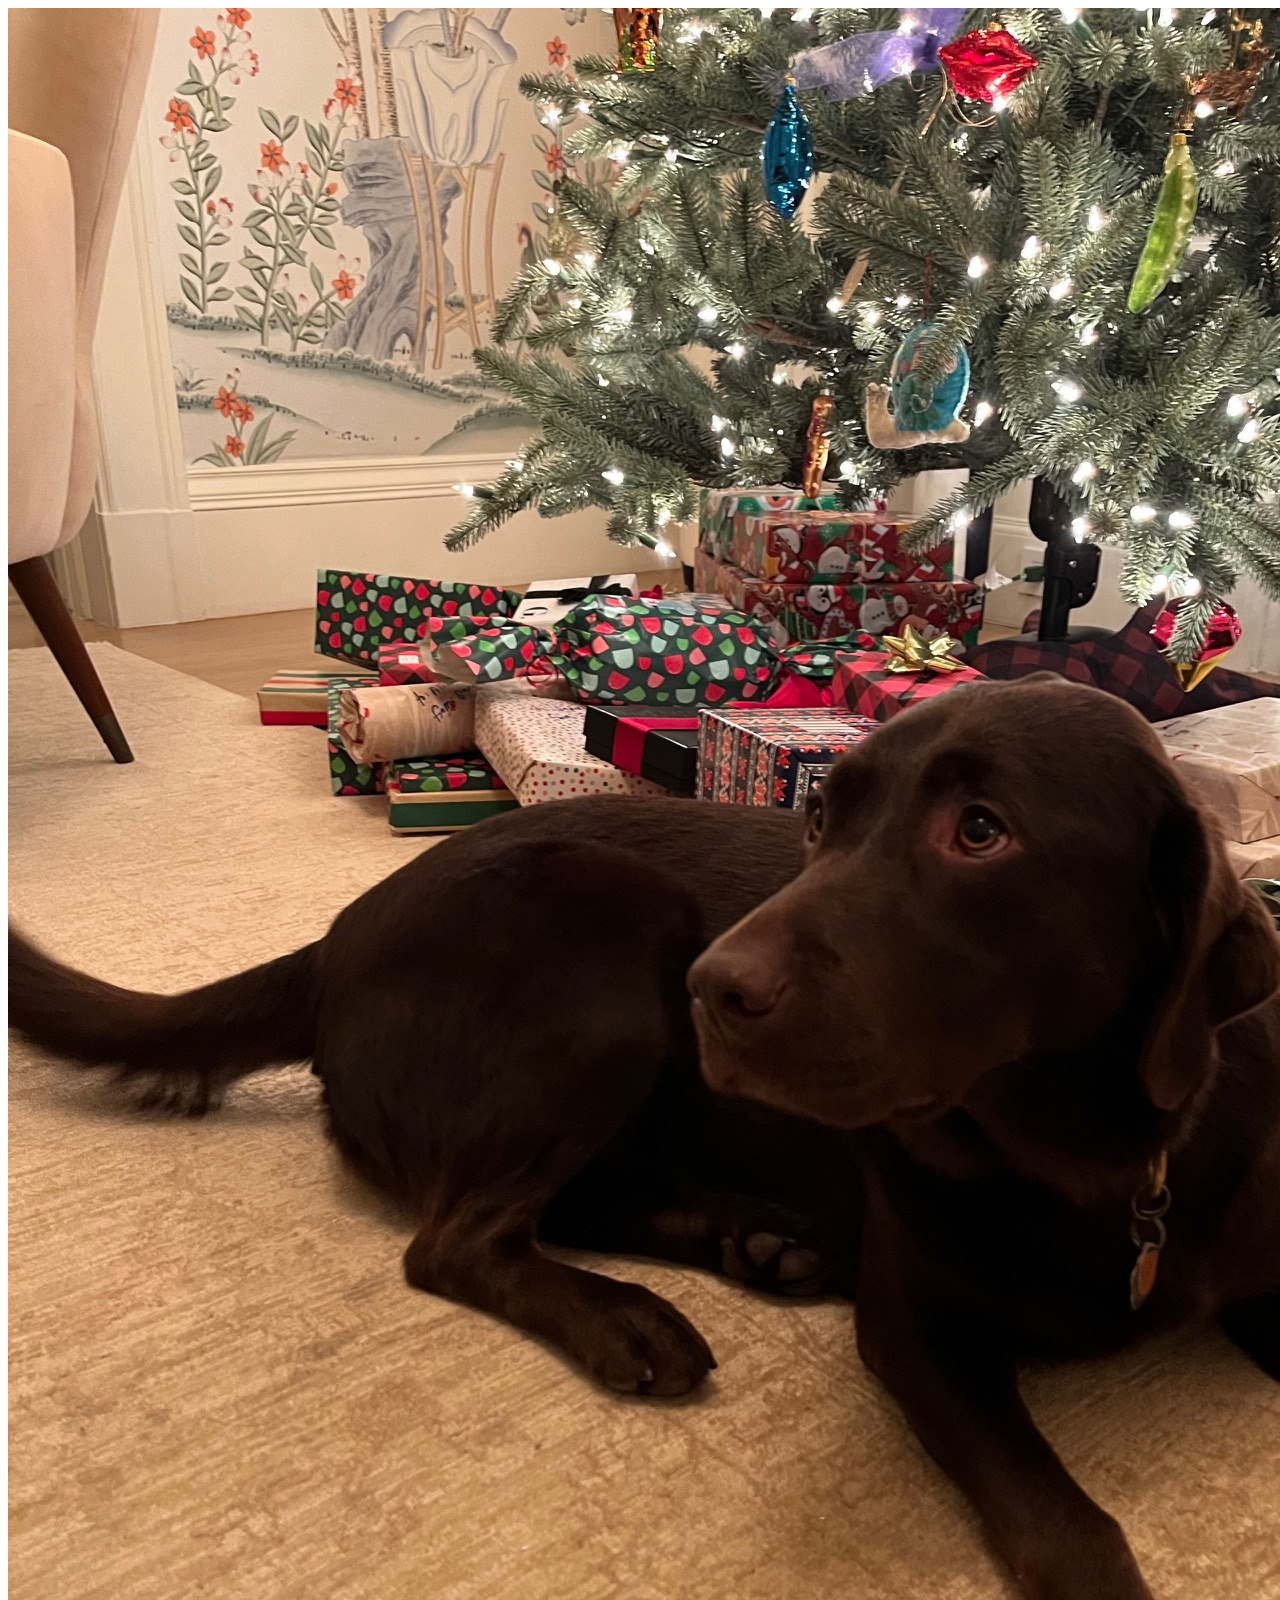
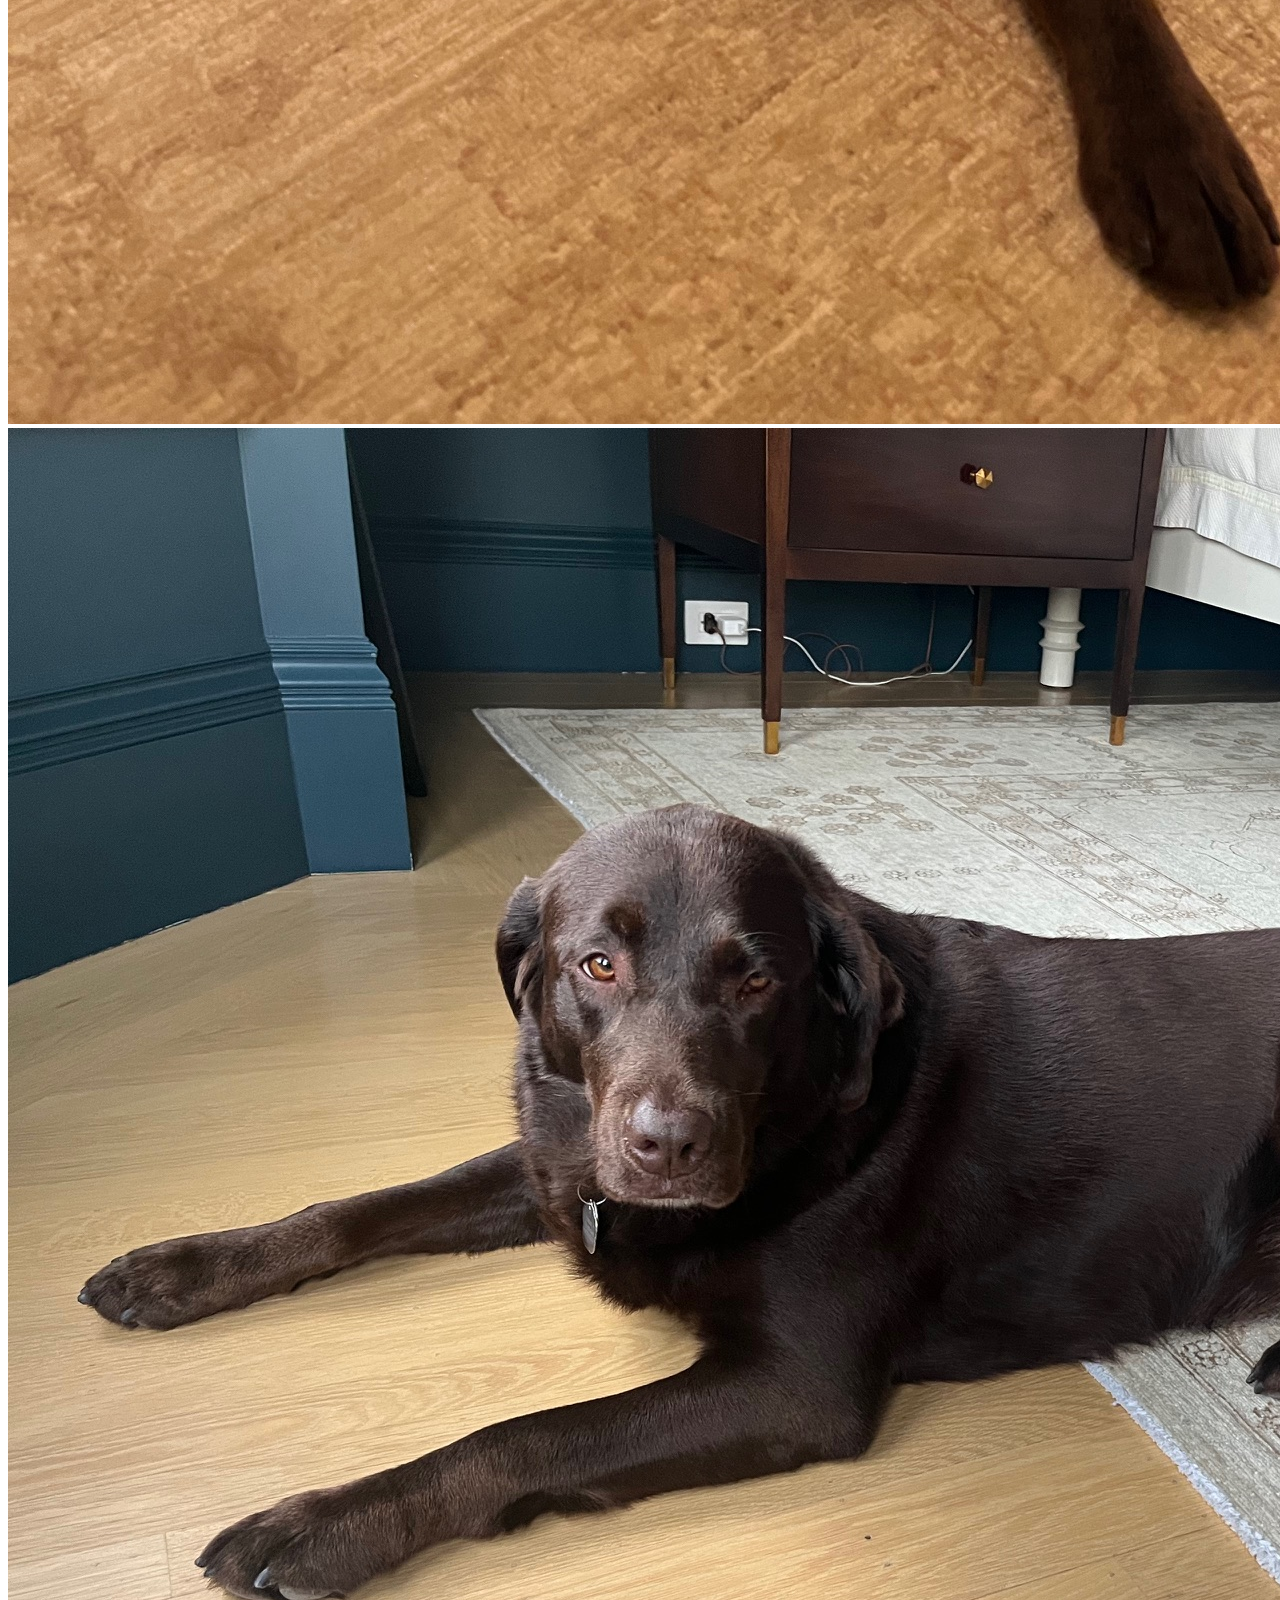
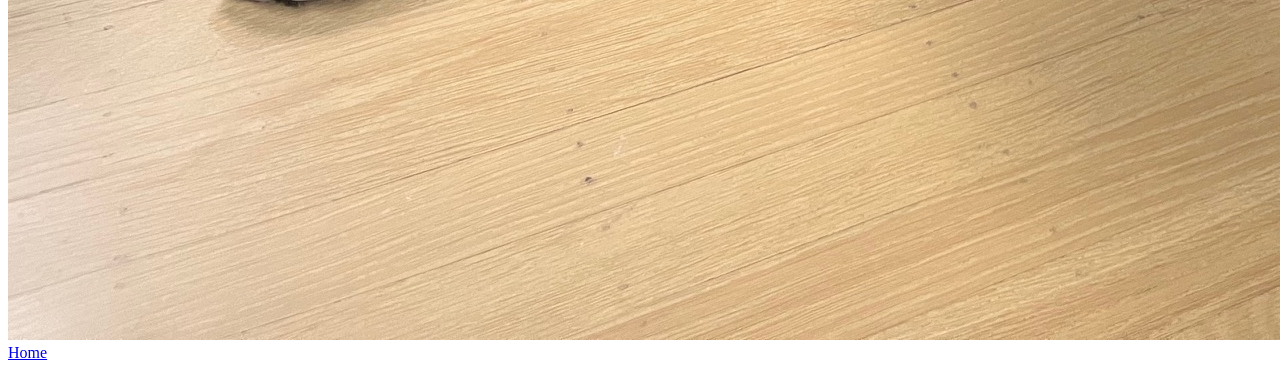
==== photosandvideos.html @ ae401d88 "Add files via upload" ====
<!DOCTYPE html>
<html>
<head>

<title>photos and videos of my dog</title>

</head>

<body>

	<center><img src="IMG_2142.jpeg" alt="dog"/></center>

	<center><img src="IMG_9013.jpeg" alt="dog2"/></center>


	<a href="index.html">Home</a>


</body>

</html>
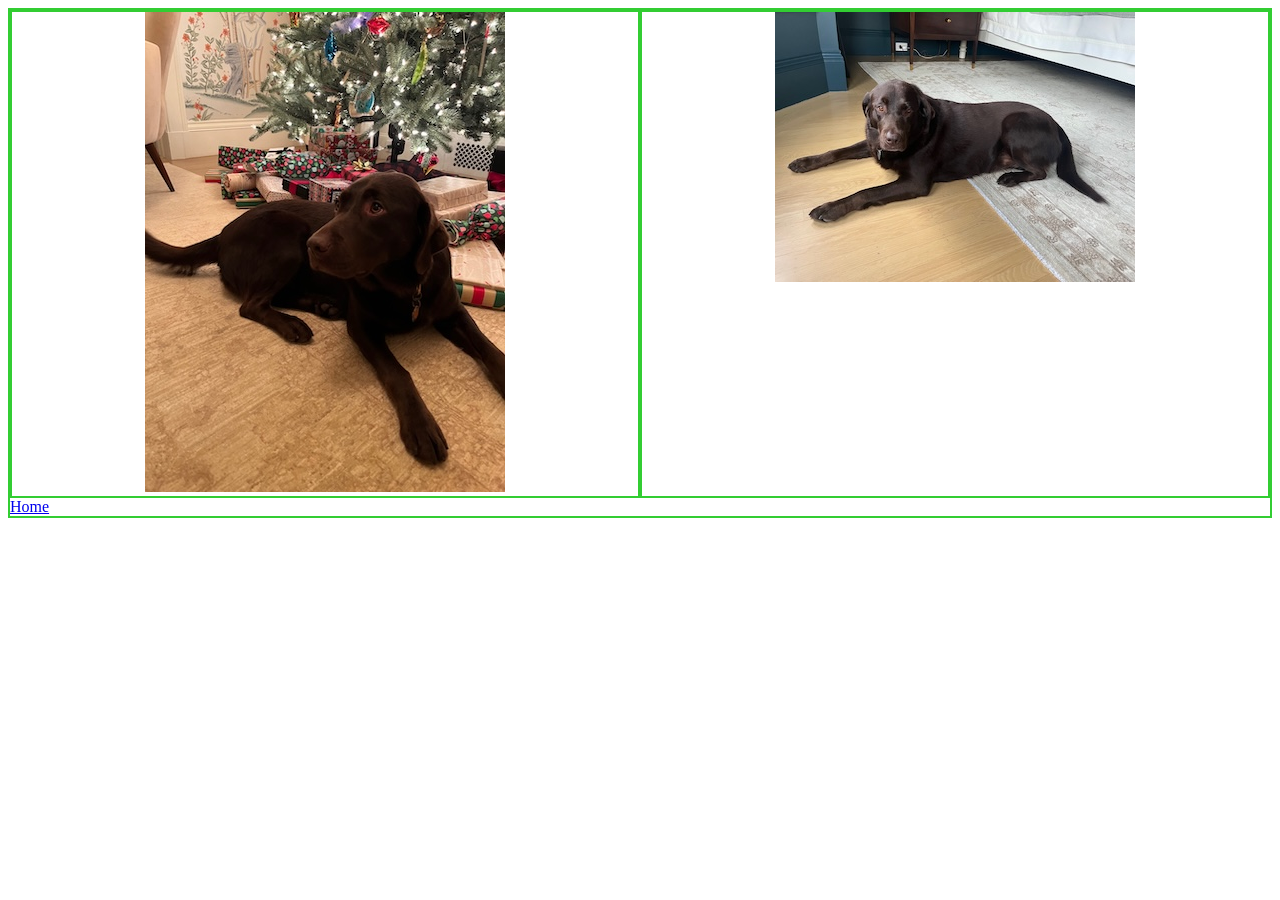
==== commit 8de75a8b: "Add files via upload" ====
--- a/photosandvideos.html
+++ b/photosandvideos.html
@@ -3,18 +3,20 @@
 <head>
 
 <title>photos and videos of my dog</title>
+	<link href="style.css" type="text/css" rel="stylesheet"/>
 
 </head>
 
 <body>
+<div class="container">
+	<div><center><img src="IMG_2142.jpeg" alt="dog"/></center></div>
 
-	<center><img src="IMG_2142.jpeg" alt="dog"/></center>
-
-	<center><img src="IMG_9013.jpeg" alt="dog2"/></center>
+	<div><center><img src="IMG_9013.jpeg" alt="dog2"/></center></div>
 
 
 	<a href="index.html">Home</a>
 
+</div>
 
 </body>
 
--- a/style.css
+++ b/style.css
@@ -0,0 +1,7 @@
+.container{
+	display:grid;
+	grid-template-columns: 1fr 1fr;
+}
+div{
+	border:2px solid limegreen;
+}
